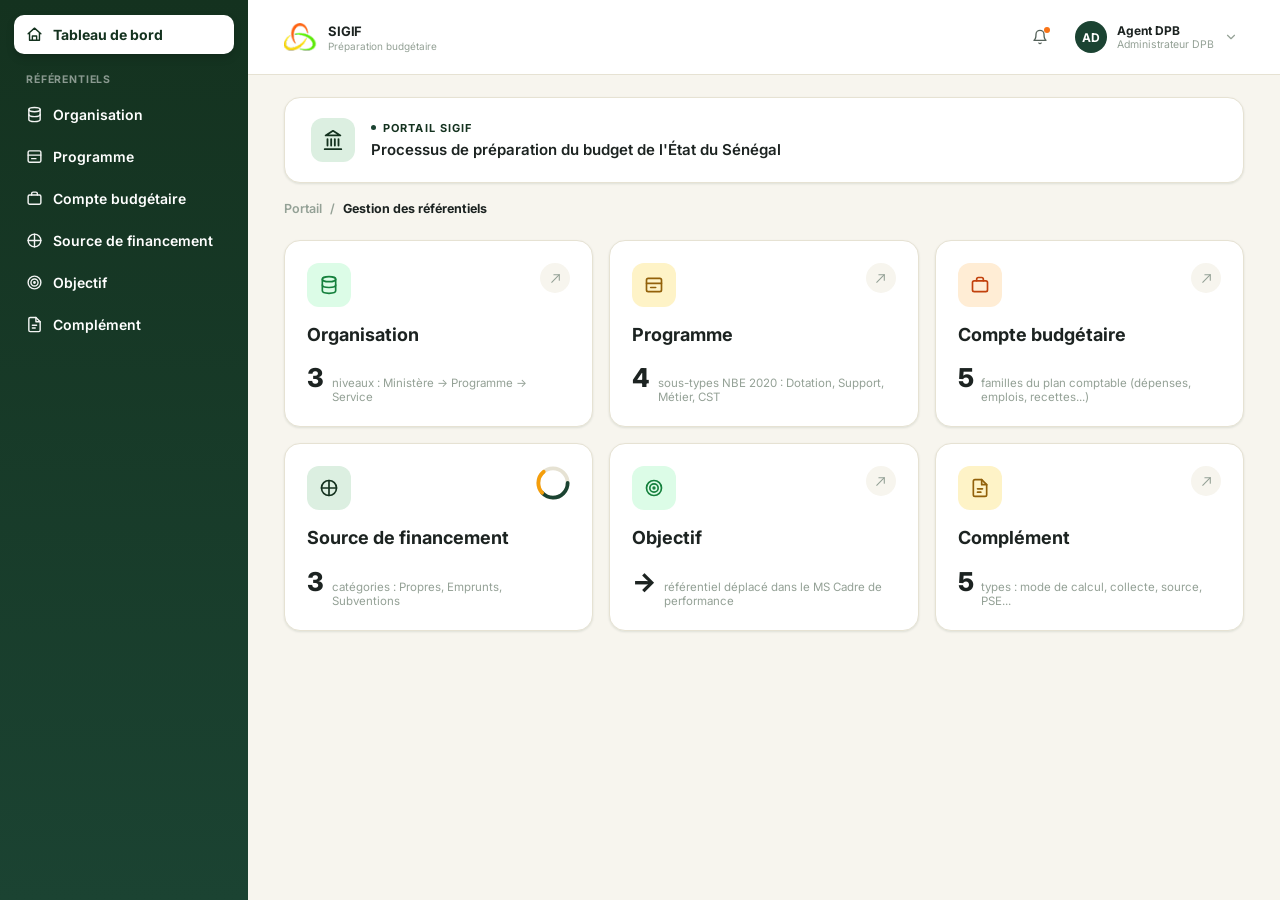
==== _bmad-output/planning-artifacts/ux-designs/ux-projetDesignSigif-2026-09-01/mockups/referentiels-tableau-de-bord.html @ 870ca041 "templete sigif" ====
<!doctype html>
<html lang="fr">
<head>
<meta charset="utf-8">
<meta name="viewport" content="width=device-width, initial-scale=1">
<title>MS Référentiels - Tableau de bord</title>
<link rel="preconnect" href="https://fonts.googleapis.com">
<link rel="preconnect" href="https://fonts.gstatic.com" crossorigin>
<link href="https://fonts.googleapis.com/css2?family=Inter:wght@400;500;600;700;800&display=swap" rel="stylesheet">
<link rel="stylesheet" href="shared/tokens.css">
<link rel="stylesheet" href="shared/components.css">
<style>
  /* Styles propres à l'écran Tableau de bord des référentiels */
  .layout {
    width: 100%;
    max-width: var(--content-max-w);
    margin: 0 auto;
    padding: 24px 36px 64px;
    display: flex;
    flex-direction: column;
    gap: 20px;
  }

  .stat-grid {
    display: grid;
    grid-template-columns: repeat(3, minmax(0, 1fr));
    gap: 16px;
  }
  .card-icon { width: 44px; height: 44px; }
  .stat-value-row { display: flex; align-items: baseline; gap: 8px; }
  .stat-value { font-size: 26px; font-weight: 800; letter-spacing: -0.01em; color: var(--ink); }
  .stat-label { font-size: 11.5px; color: var(--ink-faint); }
  .donut { flex-shrink: 0; }

  @media (max-width: 1000px) {
    .stat-grid { grid-template-columns: repeat(2, minmax(0, 1fr)); }
  }
  @media (max-width: 600px) {
    .stat-grid { grid-template-columns: 1fr; }
    .topbar, .breadcrumb-bar, .banner-bar, .layout { padding-left: 18px; padding-right: 18px; }
  }
</style>
</head>
<body>

<div class="app-shell">

  <!-- Sidebar : navigation propre au module Référentiels -->
  <aside class="app-sidebar">
    <nav class="app-nav" id="sidebar-mount"></nav>
  </aside>

  <!-- Colonne principale -->
  <div class="app-main">

    <div id="navbar-mount"></div>

    <div class="banner-bar">
      <div id="banner-mount"></div>
    </div>

    <div class="breadcrumb-bar" id="breadcrumb-mount"></div>

    <div class="layout">
      <div class="stat-grid" id="stats-mount"></div>
    </div>

  </div>

</div>

<script src="shared/app.js"></script>
<script>
  SIGIF.mountSidebar('#sidebar-mount', [
    { icon: 'home', label: 'Tableau de bord', href: 'referentiels-tableau-de-bord.html', active: true },
    { type: 'label', label: 'Référentiels' },
    { icon: 'orgTree', label: 'Organisation', href: '#' },
    { icon: 'programme', label: 'Programme', href: '#' },
    { icon: 'compte', label: 'Compte budgétaire', href: '#' },
    { icon: 'source', label: 'Source de financement', href: '#' },
    { icon: 'objectif', label: 'Objectif', href: '#' },
    { icon: 'complement', label: 'Complément', href: '#' }
  ]);

  SIGIF.mountNavbar('#navbar-mount', {
    brandSub: 'Préparation budgétaire',
    userName: 'Agent DPB',
    userRole: 'Administrateur DPB',
    userInitials: 'AD'
  });

  SIGIF.mountBanner('#banner-mount', {
    eyebrow: 'Portail SIGIF',
    text: "Processus de préparation du budget de l'État du Sénégal"
  });

  SIGIF.mountBreadcrumb('#breadcrumb-mount', [
    { label: 'Portail', href: 'portail-ecran-accueil.html' },
    { label: 'Gestion des référentiels' }
  ]);

  // Vue synthétique des 6 référentiels — chiffres tirés du document de
  // cadrage métier (SVC-REF_Cadrage_Metier_v3.3), pas des valeurs inventées.
  SIGIF.mountCards('#stats-mount', [
    {
      icon: 'orgTree', tint: 'leaf',
      title: 'Organisation',
      stat: { value: '3', label: 'niveaux : Ministère → Programme → Service' },
      href: '#'
    },
    {
      icon: 'programme', tint: 'gold',
      title: 'Programme',
      stat: { value: '4', label: 'sous-types NBE 2020 : Dotation, Support, Métier, CST' },
      href: '#'
    },
    {
      icon: 'compte', tint: 'orange',
      title: 'Compte budgétaire',
      stat: { value: '5', label: 'familles du plan comptable (dépenses, emplois, recettes...)' },
      href: '#'
    },
    {
      icon: 'source',
      title: 'Source de financement',
      stat: { value: '3', label: 'catégories : Propres, Emprunts, Subventions' },
      donut: true,
      href: '#'
    },
    {
      icon: 'objectif', tint: 'leaf',
      title: 'Objectif',
      stat: { value: '→', label: 'référentiel déplacé dans le MS Cadre de performance' },
      href: '#'
    },
    {
      icon: 'complement', tint: 'gold',
      title: 'Complément',
      stat: { value: '5', label: 'types : mode de calcul, collecte, source, PSE...' },
      href: '#'
    }
  ]);
</script>

</body>
</html>
---- _bmad-output/planning-artifacts/ux-designs/ux-projetDesignSigif-2026-09-01/mockups/shared/tokens.css ----
/*
  tokens.css — Design tokens SIGIF (charte graphique)
  Source unique des couleurs, rayons et ombres. Ne pas dupliquer ces
  valeurs dans les pages : toute page doit charger ce fichier avant
  components.css.
*/

:root {
  --bg: #f7f5ee;
  --surface: #ffffff;
  --border: #e6e2d3;
  --ink: #1c2321;
  --ink-soft: #55625a;
  --ink-faint: #94a196;

  --accent: #1b4332;
  --accent-soft: #dcefe1;
  --accent-ink: #14321f;

  --gold: #f59e0b;
  --gold-soft: #fef3c7;
  --orange: #f97316;
  --orange-soft: #ffedd5;
  --leaf: #16a34a;
  --leaf-soft: #dcfce7;

  --radius-sm: 10px;
  --radius: 16px;
  --radius-lg: 20px;

  --shadow: 0 1px 2px rgba(20, 50, 31, 0.05), 0 1px 3px rgba(20, 50, 31, 0.06);
  --shadow-md: 0 12px 28px -10px rgba(20, 50, 31, 0.18), 0 4px 10px -4px rgba(20, 50, 31, 0.08);

  --sidebar-w: 248px;
  --content-max-w: 1280px;
}

/* Thème alternatif (sélecteur "Thème de couleur" du menu utilisateur) */
body[data-theme="blue"] {
  --accent: #2563eb;
  --accent-soft: #dbeafe;
  --accent-ink: #1e3a8a;
}
---- _bmad-output/planning-artifacts/ux-designs/ux-projetDesignSigif-2026-09-01/mockups/shared/components.css ----
/*
  components.css — Composants partagés SIGIF
  Charge après tokens.css. Contient : reset de base, Navbar globale,
  Sidebar (générique, alimentée en JS par app.js), et les composants
  de carte communs (card, arrow-badge). Le contenu propre à chaque
  écran (grilles spécifiques, page-head, etc.) reste dans la page.
*/

* { box-sizing: border-box; }
html, body {
  margin: 0;
  height: 100%;
  font-family: 'Inter', system-ui, sans-serif;
  background: var(--bg);
  color: var(--ink);
  -webkit-font-smoothing: antialiased;
}
a { color: inherit; text-decoration: none; }
ul { list-style: none; margin: 0; padding: 0; }
svg { display: block; }

a:focus-visible,
button:focus-visible {
  outline: 2px solid var(--accent);
  outline-offset: 2px;
  border-radius: 6px;
}

/* ===== App shell ===== */
.app-shell {
  display: flex;
  min-height: 100%;
}
.app-main {
  flex: 1;
  min-width: 0;
}

/* ===== Sidebar (générique) ===== */
.app-sidebar {
  width: var(--sidebar-w);
  flex-shrink: 0;
  background: linear-gradient(180deg, var(--accent-ink) 0%, var(--accent) 100%);
  color: #f2f6f3;
  display: flex;
  flex-direction: column;
  position: sticky;
  top: 0;
  height: 100vh;
}
.app-nav {
  display: flex;
  flex-direction: column;
  gap: 3px;
  /* padding-top aligne le 1er item avec le centre vertical de la Navbar (16px + 34px / 2) */
  padding: 15px 14px;
}
.app-nav-label {
  font-size: 10.5px;
  font-weight: 700;
  letter-spacing: 0.08em;
  text-transform: uppercase;
  color: rgba(255, 255, 255, 0.5);
  padding: 16px 12px 6px;
}
.app-nav-divider {
  height: 1px;
  background: rgba(255, 255, 255, 0.12);
  margin: 10px 12px 4px;
}
.app-nav-item {
  display: flex;
  align-items: center;
  gap: 10px;
  padding: 11px 12px;
  border-radius: var(--radius-sm);
  font-size: 14px;
  font-weight: 600;
  color: #ffffff;
  transition: background 0.12s ease, color 0.12s ease, box-shadow 0.12s ease;
}
.app-nav-item svg { flex-shrink: 0; opacity: 0.95; }
.app-nav-item:hover { background: rgba(255, 255, 255, 0.1); color: #ffffff; }
.app-nav-item.is-active {
  background: #ffffff;
  color: var(--accent-ink);
  font-weight: 700;
  box-shadow: 0 4px 10px -2px rgba(0, 0, 0, 0.25);
}
.app-nav-item.is-active svg { opacity: 1; color: var(--accent-ink); }

@media (max-width: 760px) {
  .app-sidebar { display: none; }
}

/* ===== Navbar globale ===== */
.topbar-wrap {
  position: sticky;
  top: 0;
  z-index: 10;
  background: #ffffff;
  border-bottom: 1px solid var(--border);
}
.topbar {
  width: 100%;
  padding: 16px 36px;
  display: flex;
  align-items: center;
  justify-content: space-between;
  gap: 16px;
}
.brand { display: flex; align-items: center; gap: 10px; }
.brand-mark { width: 34px; height: 34px; border-radius: 9px; display: flex; align-items: center; justify-content: center; flex-shrink: 0; }
.brand-mark img { width: 100%; height: 100%; object-fit: contain; }
.brand-name { font-size: 13px; font-weight: 700; color: var(--ink); letter-spacing: -0.01em; }
.brand-sub { font-size: 10px; color: var(--ink-faint); margin-top: 1px; }

.topbar-actions { display: flex; align-items: center; gap: 12px; }
.icon-btn {
  display: flex; align-items: center; justify-content: center;
  width: 36px; height: 36px; border-radius: var(--radius-sm);
  background: transparent; border: none; color: var(--ink-soft);
  position: relative; cursor: pointer; transition: background 0.12s ease;
}
.icon-btn:hover { background: var(--bg); }
.icon-btn .dot {
  position: absolute; top: 8px; right: 8px; width: 6px; height: 6px;
  border-radius: 50%; background: var(--orange);
}

.user-menu-wrap { position: relative; }
.user-chip {
  display: flex; align-items: center; gap: 10px;
  background: transparent; border: none; border-radius: 999px;
  padding: 5px 6px 5px 5px; font-family: inherit; cursor: pointer;
  transition: background 0.12s ease;
}
.user-chip:hover { background: var(--bg); }
.user-avatar {
  width: 32px; height: 32px; border-radius: 50%; background: var(--accent); color: #fff;
  display: flex; align-items: center; justify-content: center; font-size: 12px; font-weight: 700;
  flex-shrink: 0;
}
.user-chip .user-meta { display: flex; flex-direction: column; line-height: 1.25; text-align: left; }
.user-chip .user-name { font-size: 12px; font-weight: 700; color: var(--ink); }
.user-chip .user-role { font-size: 10.5px; color: var(--ink-faint); }
.user-chip .chevron { color: var(--ink-faint); flex-shrink: 0; transition: transform 0.15s ease; }
.user-chip[aria-expanded="true"] .chevron { transform: rotate(180deg); }

.user-menu {
  position: absolute; top: calc(100% + 10px); right: 0; width: 240px;
  background: var(--surface); border: 1px solid var(--border); border-radius: var(--radius);
  box-shadow: var(--shadow-md); padding: 16px; z-index: 20;
  opacity: 0; transform: translateY(-6px); visibility: hidden; pointer-events: none;
  transition: opacity 0.15s ease, transform 0.15s ease;
}
.user-menu.is-open { opacity: 1; transform: translateY(0); visibility: visible; pointer-events: auto; }
.user-menu-label {
  font-size: 11px; font-weight: 700; letter-spacing: 0.06em; text-transform: uppercase;
  color: var(--ink-faint); margin-bottom: 10px;
}
.theme-option {
  display: flex; align-items: center; gap: 10px; padding: 8px; border-radius: var(--radius-sm);
  font-size: 13.5px; font-weight: 600; color: var(--ink); cursor: pointer;
  transition: background 0.12s ease;
}
.theme-option:hover { background: var(--bg); }
.theme-option.is-selected { background: var(--bg); }
.theme-swatch { width: 22px; height: 22px; border-radius: 7px; flex-shrink: 0; }
.theme-swatch-blue { background: #2563eb; }
.theme-swatch-green { background: linear-gradient(135deg, var(--accent-ink) 50%, var(--gold) 50%); }
.theme-option-label { flex: 1; }
.theme-check { display: none; color: var(--accent); flex-shrink: 0; }
.theme-option.is-selected .theme-check { display: block; }
.user-menu-divider { height: 1px; background: var(--border); margin: 12px 0; }
.user-menu-logout {
  padding: 8px; border-radius: var(--radius-sm); font-size: 13.5px; font-weight: 700; color: var(--ink);
  cursor: pointer; transition: background 0.12s ease;
}
.user-menu-logout:hover { background: var(--bg); }

/* ===== Bandeau d'identification (Portail SIGIF), commun à tout écran ===== */
.banner-bar {
  width: 100%;
  max-width: var(--content-max-w);
  margin: 0 auto;
  padding: 22px 36px 0;
}
.page-banner {
  display: flex;
  align-items: center;
  gap: 16px;
  background: var(--surface);
  border: 1px solid var(--border);
  border-radius: var(--radius);
  padding: 20px 26px;
  box-shadow: var(--shadow);
}
.page-banner-icon {
  display: flex;
  align-items: center;
  justify-content: center;
  width: 44px;
  height: 44px;
  border-radius: 12px;
  background: var(--accent-soft);
  color: var(--accent-ink);
  flex-shrink: 0;
}
.page-banner-body { min-width: 0; }
.page-banner-eyebrow {
  display: flex;
  align-items: center;
  gap: 7px;
  font-size: 11px;
  font-weight: 700;
  letter-spacing: 0.1em;
  text-transform: uppercase;
  color: var(--accent-ink);
  margin-bottom: 4px;
}
.page-banner-eyebrow-dot {
  width: 5px;
  height: 5px;
  border-radius: 50%;
  background: var(--accent);
  flex-shrink: 0;
}
.page-banner-text {
  font-size: 15px;
  font-weight: 600;
  color: var(--ink);
  line-height: 1.4;
}

/* ===== Breadcrumb + page head (communs à toute page interne) ===== */
.breadcrumb-bar {
  width: 100%;
  max-width: var(--content-max-w);
  margin: 0 auto;
  padding: 18px 36px 0;
}
.breadcrumb {
  display: flex;
  align-items: center;
  gap: 8px;
  font-size: 12.5px;
  font-weight: 600;
  color: var(--ink-faint);
}
.breadcrumb a:hover { color: var(--accent-ink); }
.breadcrumb .current { color: var(--ink); font-weight: 700; }

.page-head {
  width: 100%;
  max-width: var(--content-max-w);
  margin: 0 auto;
  padding: 14px 36px 0;
}
.page-title { font-size: 21px; font-weight: 800; letter-spacing: -0.01em; color: var(--ink); }
.page-sub { margin-top: 4px; font-size: 13px; color: var(--ink-soft); max-width: 640px; line-height: 1.55; }

.section-label {
  font-size: 11px;
  font-weight: 700;
  letter-spacing: 0.06em;
  text-transform: uppercase;
  color: var(--ink-faint);
}

/* ===== Carte générique (base des domain-card / stat-card) ===== */
.card {
  background: var(--surface);
  border: 1px solid var(--border);
  border-radius: var(--radius);
  padding: 22px;
  box-shadow: var(--shadow);
  display: flex;
  flex-direction: column;
  gap: 16px;
  transition: box-shadow 0.2s cubic-bezier(.2,.7,.3,1), transform 0.2s cubic-bezier(.2,.7,.3,1), border-color 0.2s ease;
}
.card:hover {
  box-shadow: var(--shadow-md);
  transform: translateY(-2px);
  border-color: var(--accent);
}
.card-top { display: flex; align-items: flex-start; justify-content: space-between; }
.card-icon {
  display: flex; align-items: center; justify-content: center;
  border-radius: 12px;
  background: var(--accent-soft); color: var(--accent-ink); flex-shrink: 0;
}
.card-icon.gold { background: var(--gold-soft); color: #92610a; }
.card-icon.orange { background: var(--orange-soft); color: #c2410c; }
.card-icon.leaf { background: var(--leaf-soft); color: #15803d; }
.card-arrow {
  display: inline-flex; align-items: center; justify-content: center;
  width: 30px; height: 30px; border-radius: 50%;
  background: var(--bg); color: var(--ink-faint);
  transition: background 0.18s ease, color 0.18s ease;
}
.card:hover .card-arrow { background: var(--accent); color: #fff; }
.card-title { font-size: 18px; font-weight: 700; color: var(--ink); line-height: 1.3; }
.card-desc { font-size: 11.5px; color: var(--ink-faint); line-height: 1.45; }
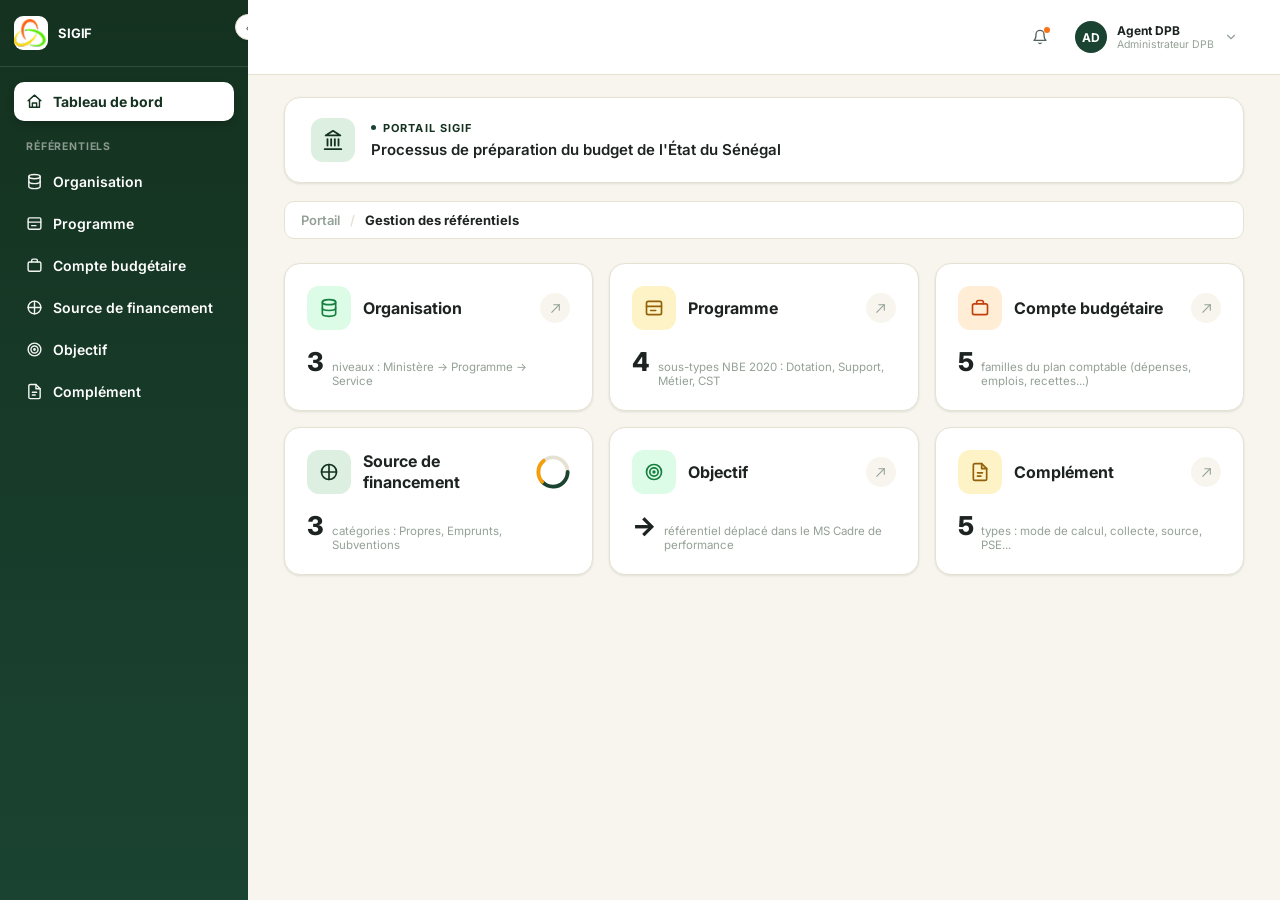
==== commit 5c1ed9f5: "update" ====
--- a/_bmad-output/planning-artifacts/ux-designs/ux-projetDesignSigif-2026-09-01/mockups/referentiels-tableau-de-bord.html
+++ b/_bmad-output/planning-artifacts/ux-designs/ux-projetDesignSigif-2026-09-01/mockups/referentiels-tableau-de-bord.html
@@ -74,16 +74,15 @@
   SIGIF.mountSidebar('#sidebar-mount', [
     { icon: 'home', label: 'Tableau de bord', href: 'referentiels-tableau-de-bord.html', active: true },
     { type: 'label', label: 'Référentiels' },
-    { icon: 'orgTree', label: 'Organisation', href: '#' },
+    { icon: 'orgTree', label: 'Organisation', href: 'organisation.html' },
     { icon: 'programme', label: 'Programme', href: '#' },
     { icon: 'compte', label: 'Compte budgétaire', href: '#' },
     { icon: 'source', label: 'Source de financement', href: '#' },
     { icon: 'objectif', label: 'Objectif', href: '#' },
     { icon: 'complement', label: 'Complément', href: '#' }
-  ]);
+  ], {});
 
   SIGIF.mountNavbar('#navbar-mount', {
-    brandSub: 'Préparation budgétaire',
     userName: 'Agent DPB',
     userRole: 'Administrateur DPB',
     userInitials: 'AD'
@@ -106,7 +105,7 @@
       icon: 'orgTree', tint: 'leaf',
       title: 'Organisation',
       stat: { value: '3', label: 'niveaux : Ministère → Programme → Service' },
-      href: '#'
+      href: 'organisation.html'
     },
     {
       icon: 'programme', tint: 'gold',
--- a/_bmad-output/planning-artifacts/ux-designs/ux-projetDesignSigif-2026-09-01/mockups/shared/components.css
+++ b/_bmad-output/planning-artifacts/ux-designs/ux-projetDesignSigif-2026-09-01/mockups/shared/components.css
@@ -47,12 +47,91 @@
   position: sticky;
   top: 0;
   height: 100vh;
-}
+  transition: width 0.18s ease;
+}
+
+/* Bouton de compression / décompression, injecté par mountSidebar() */
+.sidebar-toggle {
+  position: absolute;
+  top: 14px;
+  right: -13px;
+  width: 26px;
+  height: 26px;
+  border-radius: 50%;
+  background: var(--surface);
+  border: 1px solid var(--border);
+  color: var(--ink-soft);
+  display: flex;
+  align-items: center;
+  justify-content: center;
+  cursor: pointer;
+  box-shadow: var(--shadow);
+  z-index: 20;
+  font-size: 13px;
+  line-height: 1;
+  transition: transform 0.18s ease, background 0.15s ease;
+}
+.sidebar-toggle:hover { background: var(--bg); }
+
+.app-sidebar.is-collapsed {
+  width: 72px;
+  min-width: 72px;
+}
+.app-sidebar.is-collapsed .sidebar-toggle { transform: rotate(180deg); }
+.app-sidebar.is-collapsed .app-nav-item {
+  position: relative;
+  width: 44px;
+  overflow: hidden;
+  justify-content: center;
+}
+.app-sidebar.is-collapsed .app-nav-item svg {
+  width: 21px;
+  height: 21px;
+  transition: width 0.18s ease, height 0.18s ease;
+}
+.app-sidebar.is-collapsed .app-nav-item-label {
+  position: absolute;
+  left: 100%;
+  top: 50%;
+  margin-left: 12px;
+  transform: translateY(-50%);
+  background: var(--ink);
+  color: #fff;
+  padding: 6px 10px;
+  border-radius: 6px;
+  font-size: 12.5px;
+  font-weight: 600;
+  white-space: nowrap;
+  box-shadow: var(--shadow-md);
+  opacity: 0;
+  pointer-events: none;
+  transition: opacity 0.15s ease;
+  z-index: 30;
+}
+.app-sidebar.is-collapsed .app-nav-item:hover {
+  overflow: visible;
+}
+.app-sidebar.is-collapsed .app-nav-item:hover .app-nav-item-label {
+  opacity: 1;
+}
+.app-sidebar.is-collapsed .app-nav-label { display: none; }
+.app-sidebar.is-collapsed .app-sidebar-brand > div:not(.brand-mark) { display: none; }
+.app-sidebar-brand {
+  display: flex;
+  align-items: center;
+  gap: 10px;
+  padding: 16px 14px;
+  border-bottom: 1px solid rgba(255, 255, 255, 0.12);
+}
+.app-sidebar-brand .brand-mark { width: 34px; height: 34px; border-radius: 9px; display: flex; align-items: center; justify-content: center; flex-shrink: 0; background: #ffffff; }
+.app-sidebar-brand .brand-mark img { width: 100%; height: 100%; object-fit: contain; }
+.app-sidebar-brand .brand-name { font-size: 13px; font-weight: 700; color: #ffffff; letter-spacing: -0.01em; }
+.app-sidebar-brand .brand-sub { font-size: 10px; color: rgba(255, 255, 255, 0.7); margin-top: 1px; }
+
 .app-nav {
   display: flex;
   flex-direction: column;
   gap: 3px;
-  /* padding-top aligne le 1er item avec le centre vertical de la Navbar (16px + 34px / 2) */
   padding: 15px 14px;
 }
 .app-nav-label {
@@ -106,7 +185,7 @@
   padding: 16px 36px;
   display: flex;
   align-items: center;
-  justify-content: space-between;
+  justify-content: flex-end;
   gap: 16px;
 }
 .brand { display: flex; align-items: center; gap: 10px; }
@@ -243,13 +322,19 @@
 .breadcrumb {
   display: flex;
   align-items: center;
-  gap: 8px;
-  font-size: 12.5px;
+  gap: 10px;
+  background: var(--surface);
+  border: 1px solid var(--border);
+  border-radius: var(--radius-sm);
+  padding: 10px 16px;
+  font-size: 13px;
   font-weight: 600;
   color: var(--ink-faint);
 }
+.breadcrumb a { color: var(--ink-faint); text-decoration: none; }
 .breadcrumb a:hover { color: var(--accent-ink); }
 .breadcrumb .current { color: var(--ink); font-weight: 700; }
+.breadcrumb span { color: var(--border); }
 
 .page-head {
   width: 100%;
@@ -268,6 +353,174 @@
   color: var(--ink-faint);
 }
 
+/* ===== Barre d'outils liste (recherche + filtre) ===== */
+.toolbar {
+  display: flex;
+  align-items: center;
+  gap: 12px;
+}
+.search-box {
+  flex: 1;
+  display: flex;
+  align-items: center;
+  gap: 10px;
+  background: var(--surface);
+  border: 1px solid var(--border);
+  border-radius: var(--radius-sm);
+  padding: 0 14px;
+  height: 42px;
+  color: var(--ink-faint);
+  transition: border-color 0.15s ease, box-shadow 0.15s ease;
+}
+.search-box:focus-within {
+  border-color: var(--accent);
+  box-shadow: 0 0 0 3px var(--accent-soft);
+}
+.search-box input {
+  flex: 1;
+  border: none;
+  outline: none;
+  background: transparent;
+  font: inherit;
+  font-size: 13.5px;
+  color: var(--ink);
+}
+.search-box input::placeholder { color: var(--ink-faint); }
+.filter-btn {
+  display: flex;
+  align-items: center;
+  gap: 8px;
+  height: 42px;
+  padding: 0 16px;
+  border: 1px solid var(--border);
+  border-radius: var(--radius-sm);
+  background: var(--surface);
+  color: var(--ink-soft);
+  font: inherit;
+  font-size: 13.5px;
+  font-weight: 600;
+  cursor: pointer;
+  transition: background 0.12s ease, border-color 0.12s ease, box-shadow 0.12s ease;
+}
+.filter-btn:hover { background: var(--bg); border-color: var(--ink-faint); box-shadow: var(--shadow); }
+
+/* ===== Liste / tableau de référentiel ===== */
+.list-card {
+  background: var(--surface);
+  border: 1px solid var(--border);
+  border-radius: var(--radius);
+  box-shadow: var(--shadow);
+  overflow: hidden;
+}
+.list-card-head {
+  display: flex;
+  align-items: center;
+  justify-content: space-between;
+  padding: 16px 20px;
+  border-bottom: 1px solid var(--border);
+}
+.list-card-title {
+  display: flex;
+  align-items: center;
+  gap: 8px;
+  font-size: 15px;
+  font-weight: 800;
+  letter-spacing: -0.005em;
+  color: var(--ink);
+}
+.list-card-title .badge {
+  font-size: 11.5px;
+  font-weight: 700;
+  color: var(--accent-ink);
+  background: var(--accent-soft);
+  border-radius: 999px;
+  padding: 2px 9px;
+}
+.table-wrap { width: 100%; overflow-x: auto; }
+.data-table { width: 100%; border-collapse: collapse; }
+.data-table th {
+  text-align: left;
+  font-size: 10.5px;
+  font-weight: 700;
+  letter-spacing: 0.06em;
+  text-transform: uppercase;
+  color: var(--ink-faint);
+  background: var(--bg);
+  padding: 11px 20px;
+  border-bottom: 1px solid var(--border);
+  white-space: nowrap;
+}
+.data-table td {
+  padding: 14px 20px;
+  font-size: 13.5px;
+  color: var(--ink);
+  border-bottom: 1px solid var(--border);
+  white-space: nowrap;
+}
+.data-table tbody tr:last-child td { border-bottom: none; }
+.data-table tbody tr:nth-child(even) { background: rgba(28, 35, 33, 0.014); }
+.data-table tbody tr:hover { background: var(--accent-soft); }
+.data-table tbody tr:hover td { color: var(--accent-ink); }
+.data-table td.row-actions { color: var(--ink-faint); cursor: pointer; width: 1%; }
+.row-name { display: flex; align-items: center; gap: 10px; }
+.row-avatar {
+  width: 30px;
+  height: 30px;
+  border-radius: 999px;
+  display: flex;
+  align-items: center;
+  justify-content: center;
+  flex-shrink: 0;
+  font-size: 11.5px;
+  font-weight: 700;
+  color: var(--accent-ink);
+  background: var(--accent-soft);
+}
+.status-pill {
+  display: inline-flex;
+  align-items: center;
+  gap: 6px;
+  font-size: 11.5px;
+  font-weight: 700;
+  padding: 3px 10px;
+  border-radius: 999px;
+}
+.status-pill::before {
+  content: '';
+  width: 6px;
+  height: 6px;
+  border-radius: 50%;
+  background: currentColor;
+  flex-shrink: 0;
+}
+.status-pill.is-active { color: var(--accent-ink); background: var(--accent-soft); }
+.status-pill.is-inactive { color: var(--ink-faint); background: var(--bg); }
+.pagination {
+  display: flex;
+  align-items: center;
+  justify-content: center;
+  gap: 6px;
+  padding: 14px 20px;
+}
+.page-btn {
+  min-width: 32px;
+  height: 32px;
+  padding: 0 8px;
+  display: flex;
+  align-items: center;
+  justify-content: center;
+  border: 1px solid var(--border);
+  border-radius: var(--radius-sm);
+  background: var(--surface);
+  color: var(--ink-soft);
+  font: inherit;
+  font-size: 12.5px;
+  font-weight: 600;
+  cursor: pointer;
+}
+.page-btn:hover { background: var(--bg); }
+.page-btn.is-active { background: var(--accent); border-color: var(--accent); color: #ffffff; }
+
 /* ===== Carte générique (base des domain-card / stat-card) ===== */
 .card {
   background: var(--surface);
@@ -285,8 +538,10 @@
   transform: translateY(-2px);
   border-color: var(--accent);
 }
-.card-top { display: flex; align-items: flex-start; justify-content: space-between; }
+.card-top { display: flex; align-items: center; gap: 12px; }
 .card-icon {
+  width: 44px;
+  height: 44px;
   display: flex; align-items: center; justify-content: center;
   border-radius: 12px;
   background: var(--accent-soft); color: var(--accent-ink); flex-shrink: 0;
@@ -299,7 +554,9 @@
   width: 30px; height: 30px; border-radius: 50%;
   background: var(--bg); color: var(--ink-faint);
   transition: background 0.18s ease, color 0.18s ease;
+  flex-shrink: 0;
 }
 .card:hover .card-arrow { background: var(--accent); color: #fff; }
-.card-title { font-size: 18px; font-weight: 700; color: var(--ink); line-height: 1.3; }
+.card-title { font-size: 16px; font-weight: 700; color: var(--ink); line-height: 1.3; flex: 1; min-width: 0; }
+.card-top .donut { margin-left: auto; }
 .card-desc { font-size: 11.5px; color: var(--ink-faint); line-height: 1.45; }
